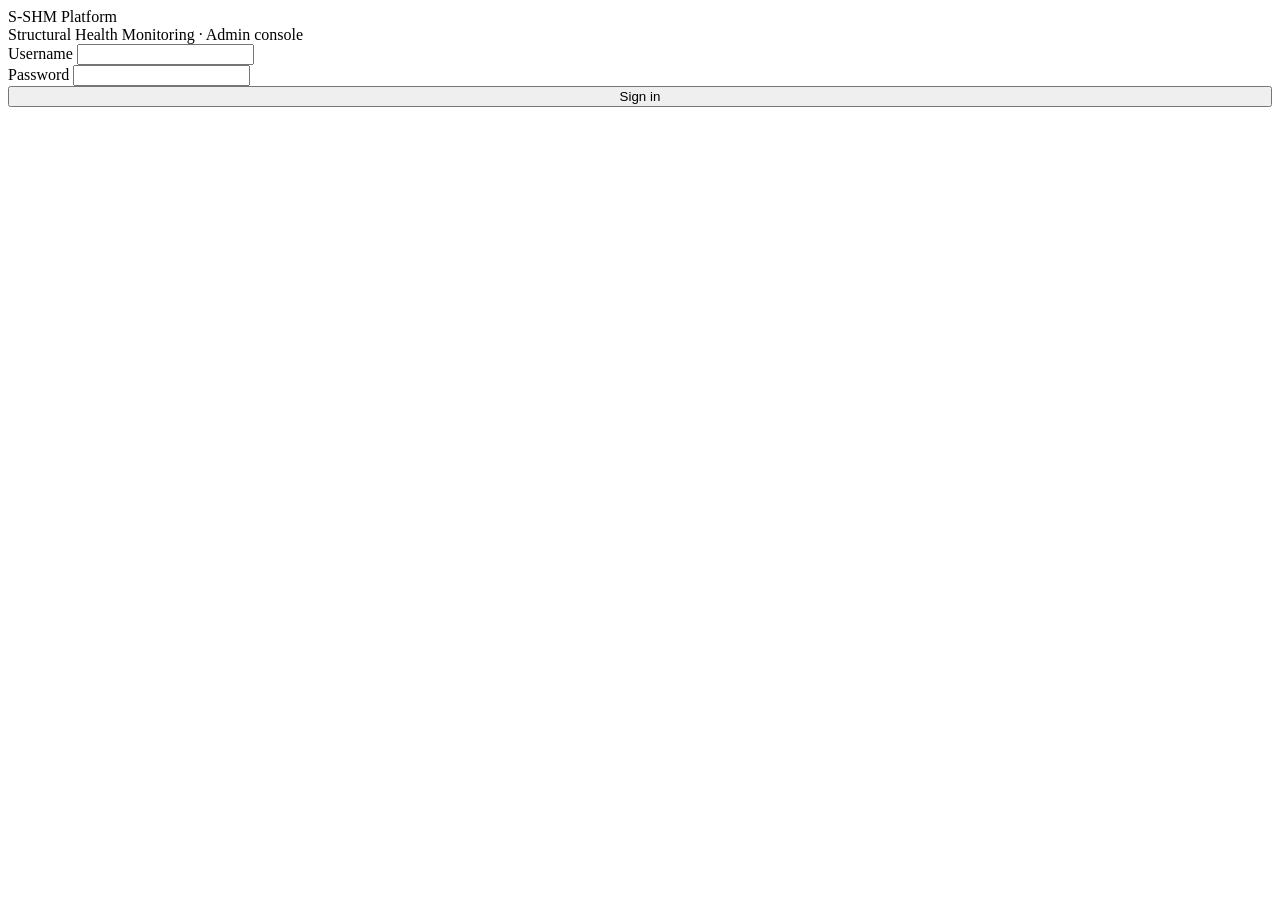
==== frontend/index.html @ b0baee02 "Add files via upload" ====
<!DOCTYPE html>
<html lang="en">
<head>
<meta charset="UTF-8">
<meta name="viewport" content="width=device-width, initial-scale=1.0">
<title>S-SHM | Sign in</title>
<link rel="stylesheet" href="css/style.css">
</head>
<body class="login-page">

  <div class="login-card">
    <div class="login-brand">
      <span class="pulse-dot safe live"></span>
      <div class="login-brand-text">S-SHM Platform</div>
    </div>
    <div class="login-sub">Structural Health Monitoring &middot; Admin console</div>

    <form id="login-form">
      <div class="field">
        <label for="username">Username</label>
        <input type="text" id="username" autocomplete="username" required>
      </div>
      <div class="field">
        <label for="password">Password</label>
        <input type="password" id="password" autocomplete="current-password" required>
      </div>
      <button type="submit" class="btn btn-primary" style="width:100%; justify-content:center;" id="login-btn">
        Sign in
      </button>
      <div class="login-error" id="login-error"></div>
    </form>
  </div>

  <script src="js/api.js"></script>
  <script>
    if (Auth.getToken()) window.location.href = "dashboard.html";

    document.getElementById("login-form").addEventListener("submit", async (e) => {
      e.preventDefault();
      const btn = document.getElementById("login-btn");
      const errEl = document.getElementById("login-error");
      errEl.textContent = "";
      btn.textContent = "Signing in...";

      try {
        const username = document.getElementById("username").value.trim();
        const password = document.getElementById("password").value;
        const res = await Api.login(username, password);
        Auth.setToken(res.access_token);
        Auth.setUser(res.user);
        window.location.href = "dashboard.html";
      } catch (err) {
        errEl.textContent = err.message || "Invalid username or password";
        btn.textContent = "Sign in";
      }
    });
  </script>
</body>
</html>
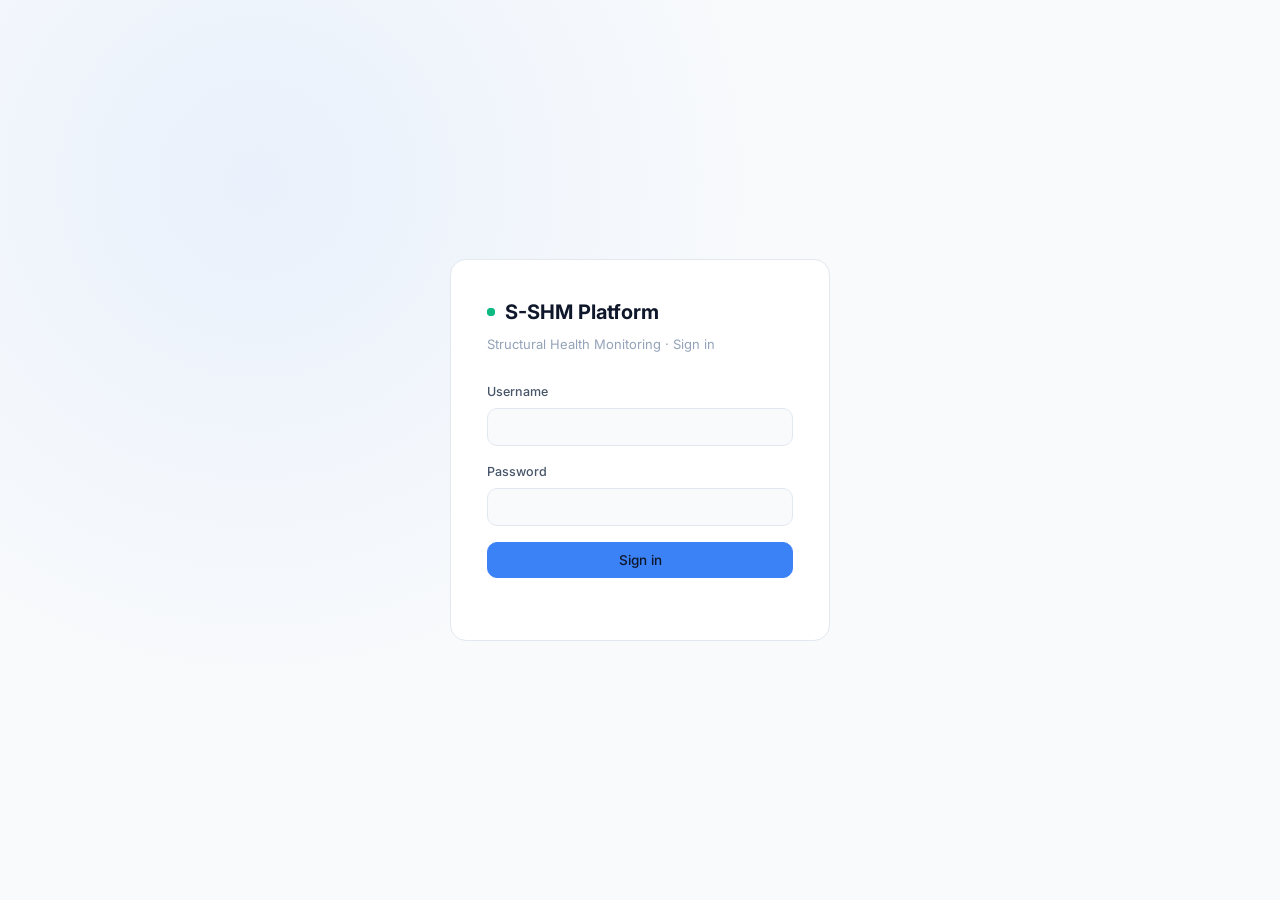
==== commit afd6a8ad: "Update login page for role-based redirection" ====
--- a/frontend/index.html
+++ b/frontend/index.html
@@ -13,7 +13,7 @@
       <span class="pulse-dot safe live"></span>
       <div class="login-brand-text">S-SHM Platform</div>
     </div>
-    <div class="login-sub">Structural Health Monitoring &middot; Admin console</div>
+    <div class="login-sub">Structural Health Monitoring &middot; Sign in</div>
 
     <form id="login-form">
       <div class="field">
@@ -33,7 +33,11 @@
 
   <script src="js/api.js"></script>
   <script>
-    if (Auth.getToken()) window.location.href = "dashboard.html";
+    function redirectForRole(user) {
+      window.location.href = user && user.role === "owner" ? "owner-dashboard.html" : "dashboard.html";
+    }
+
+    if (Auth.getToken()) redirectForRole(Auth.getUser());
 
     document.getElementById("login-form").addEventListener("submit", async (e) => {
       e.preventDefault();
@@ -48,7 +52,7 @@
         const res = await Api.login(username, password);
         Auth.setToken(res.access_token);
         Auth.setUser(res.user);
-        window.location.href = "dashboard.html";
+        redirectForRole(res.user);
       } catch (err) {
         errEl.textContent = err.message || "Invalid username or password";
         btn.textContent = "Sign in";
--- a/frontend/css/style.css
+++ b/frontend/css/style.css
@@ -0,0 +1,231 @@
+@import url('https://fonts.googleapis.com/css2?family=Inter:wght@400;500;600;700&family=JetBrains+Mono:wght@400;500;600&display=swap');
+
+:root {
+  --bg: #F8FAFC;
+  --card: #FFFFFF;
+  --card-hover: #F1F5F9;
+  --border: #E2E8F0;
+  --accent: #3B82F6;
+  --accent-dim: #1D4ED8;
+  --safe: #10B981;
+  --warning: #F59E0B;
+  --danger: #EF4444;
+  --text: #0F172A;
+  --text-dim: #475569;
+  --text-faint: #94A3B8;
+  --font-ui: 'Inter', -apple-system, sans-serif;
+  --font-mono: 'JetBrains Mono', monospace;
+  --radius: 10px;
+  --radius-lg: 16px;
+}
+
+* { box-sizing: border-box; margin: 0; padding: 0; }
+
+body {
+  background: var(--bg);
+  color: var(--text);
+  font-family: var(--font-ui);
+  font-size: 14px;
+  line-height: 1.6;
+  min-height: 100vh;
+}
+
+a { color: inherit; text-decoration: none; }
+ul { list-style: none; }
+button { font-family: inherit; cursor: pointer; }
+input, select { font-family: inherit; }
+
+/* ---------- Layout shell ---------- */
+.app-shell { display: flex; min-height: 100vh; }
+
+.sidebar {
+  width: 240px;
+  background: var(--card);
+  border-right: 1px solid var(--border);
+  display: flex;
+  flex-direction: column;
+  padding: 24px 0;
+  flex-shrink: 0;
+  position: sticky;
+  top: 0;
+  height: 100vh;
+}
+
+.sidebar-brand {
+  display: flex;
+  align-items: center;
+  gap: 10px;
+  padding: 0 24px 24px;
+  border-bottom: 1px solid var(--border);
+  margin-bottom: 16px;
+}
+
+.sidebar-brand .pulse-dot { width: 9px; height: 9px; }
+
+.sidebar-brand-text { font-weight: 700; font-size: 16px; letter-spacing: 0.3px; }
+.sidebar-brand-sub { font-size: 11px; color: var(--text-faint); font-family: var(--font-mono); letter-spacing: 1px; }
+
+.sidebar-nav { flex: 1; display: flex; flex-direction: column; gap: 2px; padding: 0 12px; }
+
+.sidebar-nav a {
+  display: flex;
+  align-items: center;
+  gap: 12px;
+  padding: 10px 12px;
+  border-radius: var(--radius);
+  color: var(--text-dim);
+  font-size: 13.5px;
+  font-weight: 500;
+  transition: background 0.15s, color 0.15s;
+}
+
+.sidebar-nav a:hover { background: var(--card-hover); color: var(--text); }
+.sidebar-nav a.active { background: rgba(59,130,246,0.14); color: var(--accent); }
+.sidebar-nav a.active svg { stroke: var(--accent); }
+.sidebar-nav svg { width: 17px; height: 17px; flex-shrink: 0; }
+
+.sidebar-footer { padding: 12px 24px 0; border-top: 1px solid var(--border); margin-top: 12px; }
+.sidebar-user { display: flex; align-items: center; gap: 10px; padding-top: 14px; }
+.sidebar-avatar {
+  width: 32px; height: 32px; border-radius: 50%;
+  background: var(--accent); display: flex; align-items: center; justify-content: center;
+  font-weight: 600; font-size: 13px;
+}
+.sidebar-user-name { font-size: 13px; font-weight: 600; }
+.sidebar-user-role { font-size: 11px; color: var(--text-faint); }
+.logout-btn { background: none; border: none; color: var(--text-faint); margin-left: auto; padding: 4px; }
+.logout-btn:hover { color: var(--danger); }
+
+.main { flex: 1; min-width: 0; display: flex; flex-direction: column; }
+
+.topbar {
+  height: 64px;
+  border-bottom: 1px solid var(--border);
+  display: flex;
+  align-items: center;
+  justify-content: space-between;
+  padding: 0 28px;
+  position: sticky;
+  top: 0;
+  background: rgba(15,23,42,0.85);
+  backdrop-filter: blur(8px);
+  z-index: 10;
+}
+
+.topbar-title { font-size: 18px; font-weight: 600; }
+.topbar-title span { color: var(--text-faint); font-weight: 400; font-size: 13px; margin-left: 8px; }
+.topbar-actions { display: flex; align-items: center; gap: 16px; }
+
+.bell-btn { position: relative; background: var(--card); border: 1px solid var(--border); border-radius: var(--radius); width: 36px; height: 36px; display: flex; align-items: center; justify-content: center; color: var(--text-dim); }
+.bell-btn:hover { color: var(--text); border-color: var(--accent); }
+.bell-dot { position: absolute; top: 7px; right: 7px; width: 7px; height: 7px; border-radius: 50%; background: var(--danger); }
+
+.content { padding: 28px; flex: 1; }
+
+/* ---------- Pulse / status ---------- */
+.pulse-dot { width: 8px; height: 8px; border-radius: 50%; display: inline-block; position: relative; }
+.pulse-dot.safe { background: var(--safe); }
+.pulse-dot.warning { background: var(--warning); }
+.pulse-dot.danger { background: var(--danger); }
+.pulse-dot.live::after {
+  content: ''; position: absolute; inset: 0; border-radius: 50%; background: inherit;
+  animation: pulse 1.8s ease-out infinite;
+}
+@keyframes pulse {
+  0% { opacity: 0.7; transform: scale(1); }
+  100% { opacity: 0; transform: scale(2.6); }
+}
+@media (prefers-reduced-motion: reduce) { .pulse-dot.live::after { animation: none; } }
+
+.badge {
+  display: inline-flex; align-items: center; gap: 6px;
+  padding: 4px 10px; border-radius: 20px; font-size: 12px; font-weight: 600;
+  font-family: var(--font-mono);
+}
+.badge.safe { background: rgba(16,185,129,0.14); color: var(--safe); }
+.badge.warning { background: rgba(245,158,11,0.14); color: var(--warning); }
+.badge.danger { background: rgba(239,68,68,0.14); color: var(--danger); }
+
+/* ---------- Cards / KPIs ---------- */
+.kpi-grid { display: grid; grid-template-columns: repeat(4, 1fr); gap: 18px; margin-bottom: 24px; }
+.kpi-card {
+  background: var(--card); border: 1px solid var(--border); border-radius: var(--radius-lg);
+  padding: 20px 22px;
+}
+.kpi-label { font-size: 12.5px; color: var(--text-faint); font-weight: 500; text-transform: uppercase; letter-spacing: 0.5px; }
+.kpi-value { font-size: 30px; font-weight: 700; font-family: var(--font-mono); margin-top: 8px; }
+.kpi-sub { font-size: 12px; color: var(--text-dim); margin-top: 4px; }
+.kpi-card.safe .kpi-value { color: var(--safe); }
+.kpi-card.warning .kpi-value { color: var(--warning); }
+.kpi-card.danger .kpi-value { color: var(--danger); }
+
+.panel {
+  background: var(--card); border: 1px solid var(--border); border-radius: var(--radius-lg);
+  padding: 22px; margin-bottom: 20px;
+}
+.panel-header { display: flex; align-items: center; justify-content: space-between; margin-bottom: 18px; }
+.panel-title { font-size: 15px; font-weight: 600; }
+.panel-title span { color: var(--text-faint); font-weight: 400; font-size: 12px; margin-left: 8px; }
+
+.grid-2 { display: grid; grid-template-columns: 1.4fr 1fr; gap: 20px; }
+
+/* ---------- Table ---------- */
+table { width: 100%; border-collapse: collapse; }
+th { text-align: left; font-size: 11.5px; text-transform: uppercase; letter-spacing: 0.5px; color: var(--text-faint); font-weight: 600; padding: 10px 14px; border-bottom: 1px solid var(--border); }
+td { padding: 13px 14px; border-bottom: 1px solid var(--border); font-size: 13.5px; }
+tr:last-child td { border-bottom: none; }
+tbody tr:hover { background: rgba(255,255,255,0.02); }
+.mono { font-family: var(--font-mono); }
+.text-dim { color: var(--text-dim); }
+.text-faint { color: var(--text-faint); }
+
+/* ---------- Buttons / inputs ---------- */
+.btn {
+  display: inline-flex; align-items: center; gap: 8px;
+  padding: 9px 16px; border-radius: var(--radius); border: 1px solid var(--border);
+  background: var(--card-hover); color: var(--text); font-size: 13.5px; font-weight: 500;
+  transition: all 0.15s;
+}
+.btn:hover { border-color: var(--accent); }
+.btn-primary { background: var(--accent); border-color: var(--accent); }
+.btn-primary:hover { background: var(--accent-dim); }
+.btn-danger { color: var(--danger); border-color: rgba(239,68,68,0.3); background: rgba(239,68,68,0.08); }
+.btn-danger:hover { background: rgba(239,68,68,0.16); }
+.btn-sm { padding: 6px 12px; font-size: 12.5px; }
+
+.field { margin-bottom: 16px; }
+.field label { display: block; font-size: 12.5px; color: var(--text-dim); margin-bottom: 6px; font-weight: 500; }
+.field input, .field select {
+  width: 100%; padding: 10px 12px; border-radius: var(--radius); border: 1px solid var(--border);
+  background: var(--bg); color: var(--text); font-size: 13.5px;
+}
+.field input:focus, .field select:focus, button:focus-visible, a:focus-visible {
+  outline: 2px solid var(--accent); outline-offset: 2px;
+}
+
+.tabs { display: flex; gap: 4px; background: var(--bg); border: 1px solid var(--border); border-radius: var(--radius); padding: 4px; width: fit-content; }
+.tab { padding: 7px 14px; border-radius: 7px; font-size: 12.5px; font-weight: 500; color: var(--text-dim); }
+.tab.active { background: var(--accent); color: #fff; }
+
+#map { width: 100%; height: 340px; border-radius: var(--radius); overflow: hidden; }
+
+.empty-state { text-align: center; padding: 60px 20px; color: var(--text-faint); }
+.empty-state svg { width: 40px; height: 40px; margin-bottom: 12px; opacity: 0.5; }
+
+@media (max-width: 900px) {
+  .kpi-grid { grid-template-columns: repeat(2, 1fr); }
+  .grid-2 { grid-template-columns: 1fr; }
+  .sidebar { width: 72px; }
+  .sidebar-brand-text, .sidebar-brand-sub, .sidebar-nav span, .sidebar-user-name, .sidebar-user-role { display: none; }
+}
+
+/* ---------- Login page ---------- */
+.login-page {
+  min-height: 100vh; display: flex; align-items: center; justify-content: center;
+  background: radial-gradient(circle at 20% 20%, rgba(59,130,246,0.08), transparent 40%), var(--bg);
+}
+.login-card { width: 380px; background: var(--card); border: 1px solid var(--border); border-radius: var(--radius-lg); padding: 36px; }
+.login-brand { display: flex; align-items: center; gap: 10px; margin-bottom: 6px; }
+.login-brand-text { font-size: 20px; font-weight: 700; }
+.login-sub { color: var(--text-faint); font-size: 13px; margin-bottom: 28px; }
+.login-error { color: var(--danger); font-size: 12.5px; margin-top: 10px; min-height: 16px; }
